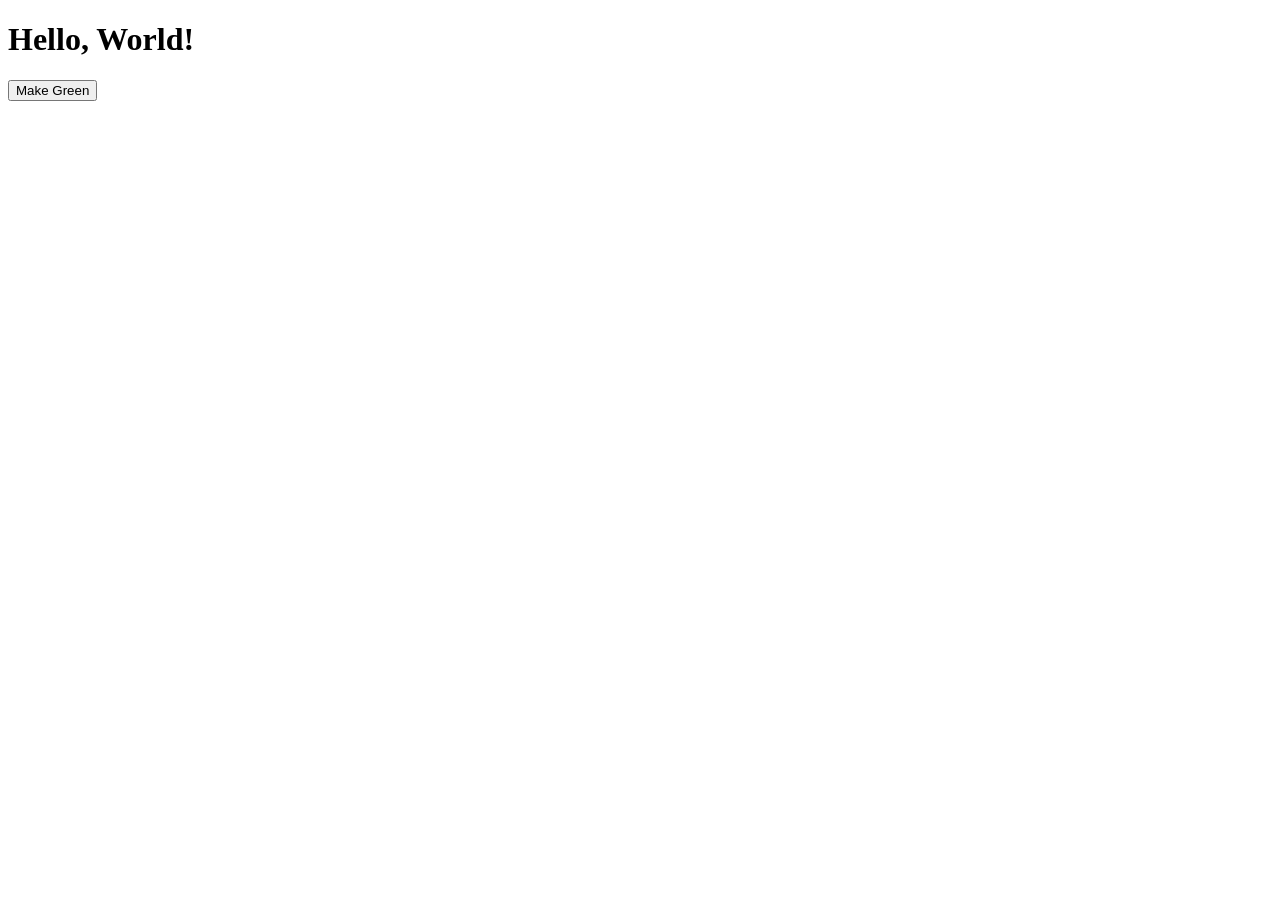
==== index.html @ d0c13708 "Initial commit" ====
<!doctype html>
<html>
	<head>
		<meta charset="utf-8" />
		<link rel="stylesheet" href="index.css" />
		<script defer src="index.js"></script>
		<title>HWT</title>
	</head>
	<body>
		<h1 id="msg">Hello, World!</h1>
		<button onclick="makeGreen()">Make Green</button>
	</body>
</html>
---- index.css ----
.green {
  color: green;
}
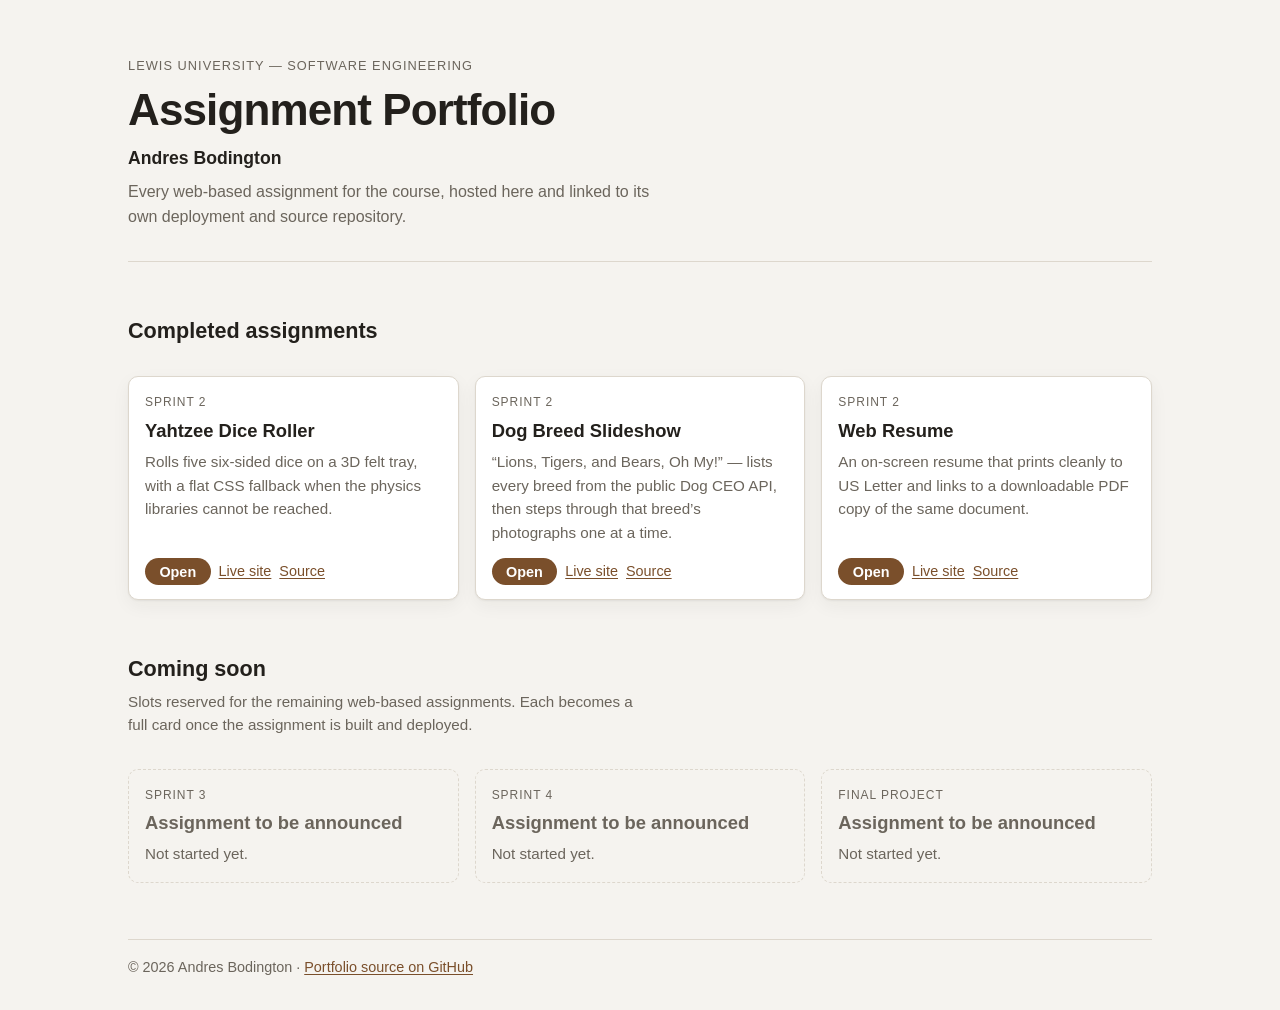
==== commit 6e0c4305: "First commit" ====
--- a/index.html
+++ b/index.html
@@ -1,13 +1,122 @@
 <!doctype html>
-<html>
+<html lang='en'>
 	<head>
-		<meta charset="utf-8" />
-		<link rel="stylesheet" href="index.css" />
-		<script defer src="index.js"></script>
-		<title>HWT</title>
+		<meta charset='utf-8' />
+		<meta name='viewport' content='width=device-width, initial-scale=1' />
+		<meta
+			name='description'
+			content='Portfolio hub for the web-based class assignments of Andres Bodington.'
+		/>
+		<link rel='stylesheet' href='index.css' />
+		<title>Andres Bodington — Assignment Portfolio</title>
 	</head>
 	<body>
-		<h1 id="msg">Hello, World!</h1>
-		<button onclick="makeGreen()">Make Green</button>
+		<header class='page-header'>
+			<p class='eyebrow'>Lewis University — Software Engineering</p>
+			<h1>Assignment Portfolio</h1>
+			<p class='byline'>Andres Bodington</p>
+			<p class='intro'>
+				Every web-based assignment for the course, hosted here and linked to its own
+				deployment and source repository.
+			</p>
+		</header>
+
+		<main>
+			<section aria-labelledby='completed-heading'>
+				<h2 id='completed-heading'>Completed assignments</h2>
+
+				<!--
+					TODO: replace each azurestaticapps.net placeholder below once the individual
+					assignment deployments have hostnames. The local copies under /dice-roller/,
+					/dog-breeds/, and /web-resume/ are served from this site and work regardless.
+				-->
+				<ul class='card-grid'>
+					<li class='card'>
+						<p class='sprint-label'>Sprint 2</p>
+						<h3>Yahtzee Dice Roller</h3>
+						<p class='card-body'>
+							Rolls five six-sided dice on a 3D felt tray, with a flat CSS fallback when
+							the physics libraries cannot be reached.
+						</p>
+						<ul class='link-row'>
+							<li><a class='link-primary' href='dice-roller/'>Open</a></li>
+							<li>
+								<a href='https://yellow-moss-04310bc10.5.azurestaticapps.net'>Live site</a>
+							</li>
+							<li><a href='https://github.com/aebodi/dice_roller_ai'>Source</a></li>
+						</ul>
+					</li>
+
+					<li class='card'>
+						<p class='sprint-label'>Sprint 2</p>
+						<h3>Dog Breed Slideshow</h3>
+						<p class='card-body'>
+							“Lions, Tigers, and Bears, Oh My!” — lists every breed from the public Dog
+							CEO API, then steps through that breed’s photographs one at a time.
+						</p>
+						<ul class='link-row'>
+							<li><a class='link-primary' href='dog-breeds/'>Open</a></li>
+							<li>
+								<a href='https://zealous-coast-04e17a610.3.azurestaticapps.net'>Live site</a>
+							</li>
+							<li>
+								<a href='https://github.com/aebodi/lions_tigers_and_bears_oh_my-'>Source</a>
+							</li>
+						</ul>
+					</li>
+
+					<li class='card'>
+						<p class='sprint-label'>Sprint 2</p>
+						<h3>Web Resume</h3>
+						<p class='card-body'>
+							An on-screen resume that prints cleanly to US Letter and links to a
+							downloadable PDF copy of the same document.
+						</p>
+						<ul class='link-row'>
+							<li><a class='link-primary' href='web-resume/'>Open</a></li>
+							<li>
+								<a href='https://jolly-flower-0d801ea10.4.azurestaticapps.net'>Live site</a>
+							</li>
+							<li><a href='https://github.com/aebodi/web_resume'>Source</a></li>
+						</ul>
+					</li>
+				</ul>
+			</section>
+
+			<section aria-labelledby='upcoming-heading'>
+				<h2 id='upcoming-heading'>Coming soon</h2>
+				<p class='section-note'>
+					Slots reserved for the remaining web-based assignments. Each becomes a full card
+					once the assignment is built and deployed.
+				</p>
+
+				<ul class='card-grid'>
+					<li class='card card-upcoming' aria-disabled='true'>
+						<p class='sprint-label'>Sprint 3</p>
+						<h3>Assignment to be announced</h3>
+						<p class='card-body'>Not started yet.</p>
+					</li>
+
+					<li class='card card-upcoming' aria-disabled='true'>
+						<p class='sprint-label'>Sprint 4</p>
+						<h3>Assignment to be announced</h3>
+						<p class='card-body'>Not started yet.</p>
+					</li>
+
+					<li class='card card-upcoming' aria-disabled='true'>
+						<p class='sprint-label'>Final project</p>
+						<h3>Assignment to be announced</h3>
+						<p class='card-body'>Not started yet.</p>
+					</li>
+				</ul>
+			</section>
+		</main>
+
+		<footer class='page-footer'>
+			<p>
+				© 2026 Andres Bodington ·
+				<a href='https://github.com/aebodi/assignment-portfolio'>Portfolio source on GitHub</a>
+			</p>
+		</footer>
 	</body>
 </html>
--- a/index.css
+++ b/index.css
@@ -1,3 +1,201 @@
-.green {
-  color: green;
-}
+:root {
+	--color-page: #f5f3ef;
+	--color-surface: #ffffff;
+	--color-border: #ddd7cd;
+	--color-text: #23201c;
+	--color-muted: #6b655c;
+	--color-accent: #7a4f2b;
+	--color-accent-text: #ffffff;
+	--space-sm: 0.5rem;
+	--space-md: 1rem;
+	--space-lg: 2rem;
+	--space-xl: 3.5rem;
+	--radius: 10px;
+	--shadow: 0 1px 2px rgba(35, 32, 28, 0.06), 0 6px 18px rgba(35, 32, 28, 0.05);
+	--measure: 62ch;
+	--font-stack: -apple-system, BlinkMacSystemFont, 'Segoe UI', Roboto, Helvetica, Arial,
+		sans-serif;
+}
+
+*,
+*::before,
+*::after {
+	box-sizing: border-box;
+}
+
+body {
+	margin: 0 auto;
+	padding: var(--space-xl) var(--space-lg) var(--space-lg);
+	max-width: 68rem;
+	background-color: var(--color-page);
+	color: var(--color-text);
+	font-family: var(--font-stack);
+	line-height: 1.55;
+}
+
+h1,
+h2,
+h3 {
+	margin: 0;
+	line-height: 1.2;
+}
+
+p {
+	margin: 0;
+}
+
+a {
+	color: var(--color-accent);
+	text-decoration-thickness: 1px;
+	text-underline-offset: 2px;
+}
+
+a:hover {
+	text-decoration-thickness: 2px;
+}
+
+a:focus-visible {
+	outline: 2px solid var(--color-accent);
+	outline-offset: 3px;
+	border-radius: 3px;
+}
+
+.page-header {
+	display: flex;
+	flex-direction: column;
+	gap: var(--space-sm);
+	padding-bottom: var(--space-lg);
+	border-bottom: 1px solid var(--color-border);
+}
+
+.eyebrow {
+	color: var(--color-muted);
+	font-size: 0.8rem;
+	letter-spacing: 0.08em;
+	text-transform: uppercase;
+}
+
+.page-header h1 {
+	font-size: clamp(2rem, 5vw, 2.75rem);
+	letter-spacing: -0.02em;
+}
+
+.byline {
+	font-size: 1.1rem;
+	font-weight: 600;
+}
+
+.intro {
+	max-width: var(--measure);
+	color: var(--color-muted);
+}
+
+main section {
+	margin-top: var(--space-xl);
+}
+
+main h2 {
+	font-size: 1.35rem;
+}
+
+.section-note {
+	margin-top: var(--space-sm);
+	max-width: var(--measure);
+	color: var(--color-muted);
+	font-size: 0.95rem;
+}
+
+.card-grid {
+	display: grid;
+	grid-template-columns: repeat(auto-fit, minmax(17rem, 1fr));
+	gap: var(--space-md);
+	margin: var(--space-lg) 0 0;
+	padding: 0;
+	list-style: none;
+}
+
+.card {
+	display: flex;
+	flex-direction: column;
+	gap: var(--space-sm);
+	padding: var(--space-md);
+	background-color: var(--color-surface);
+	border: 1px solid var(--color-border);
+	border-radius: var(--radius);
+	box-shadow: var(--shadow);
+}
+
+.sprint-label {
+	color: var(--color-muted);
+	font-size: 0.75rem;
+	letter-spacing: 0.08em;
+	text-transform: uppercase;
+}
+
+.card h3 {
+	font-size: 1.15rem;
+}
+
+.card-body {
+	flex-grow: 1;
+	color: var(--color-muted);
+	font-size: 0.95rem;
+}
+
+.link-row {
+	display: flex;
+	flex-wrap: wrap;
+	gap: var(--space-sm);
+	align-items: center;
+	margin: var(--space-sm) 0 0;
+	padding: 0;
+	list-style: none;
+	font-size: 0.9rem;
+}
+
+.link-primary {
+	padding: 0.35rem 0.9rem;
+	background-color: var(--color-accent);
+	color: var(--color-accent-text);
+	border-radius: 999px;
+	text-decoration: none;
+	font-weight: 600;
+}
+
+.link-primary:hover {
+	text-decoration: underline;
+	text-decoration-thickness: 2px;
+}
+
+.card-upcoming {
+	background-color: transparent;
+	border-style: dashed;
+	box-shadow: none;
+	cursor: default;
+}
+
+.card-upcoming h3,
+.card-upcoming .card-body {
+	color: var(--color-muted);
+}
+
+.page-footer {
+	margin-top: var(--space-xl);
+	padding-top: var(--space-md);
+	border-top: 1px solid var(--color-border);
+	color: var(--color-muted);
+	font-size: 0.9rem;
+}
+
+@media (prefers-color-scheme: dark) {
+	:root {
+		--color-page: #1a1815;
+		--color-surface: #232019;
+		--color-border: #3a352d;
+		--color-text: #f1ece3;
+		--color-muted: #a8a094;
+		--color-accent: #e0a973;
+		--color-accent-text: #231f19;
+		--shadow: none;
+	}
+}
